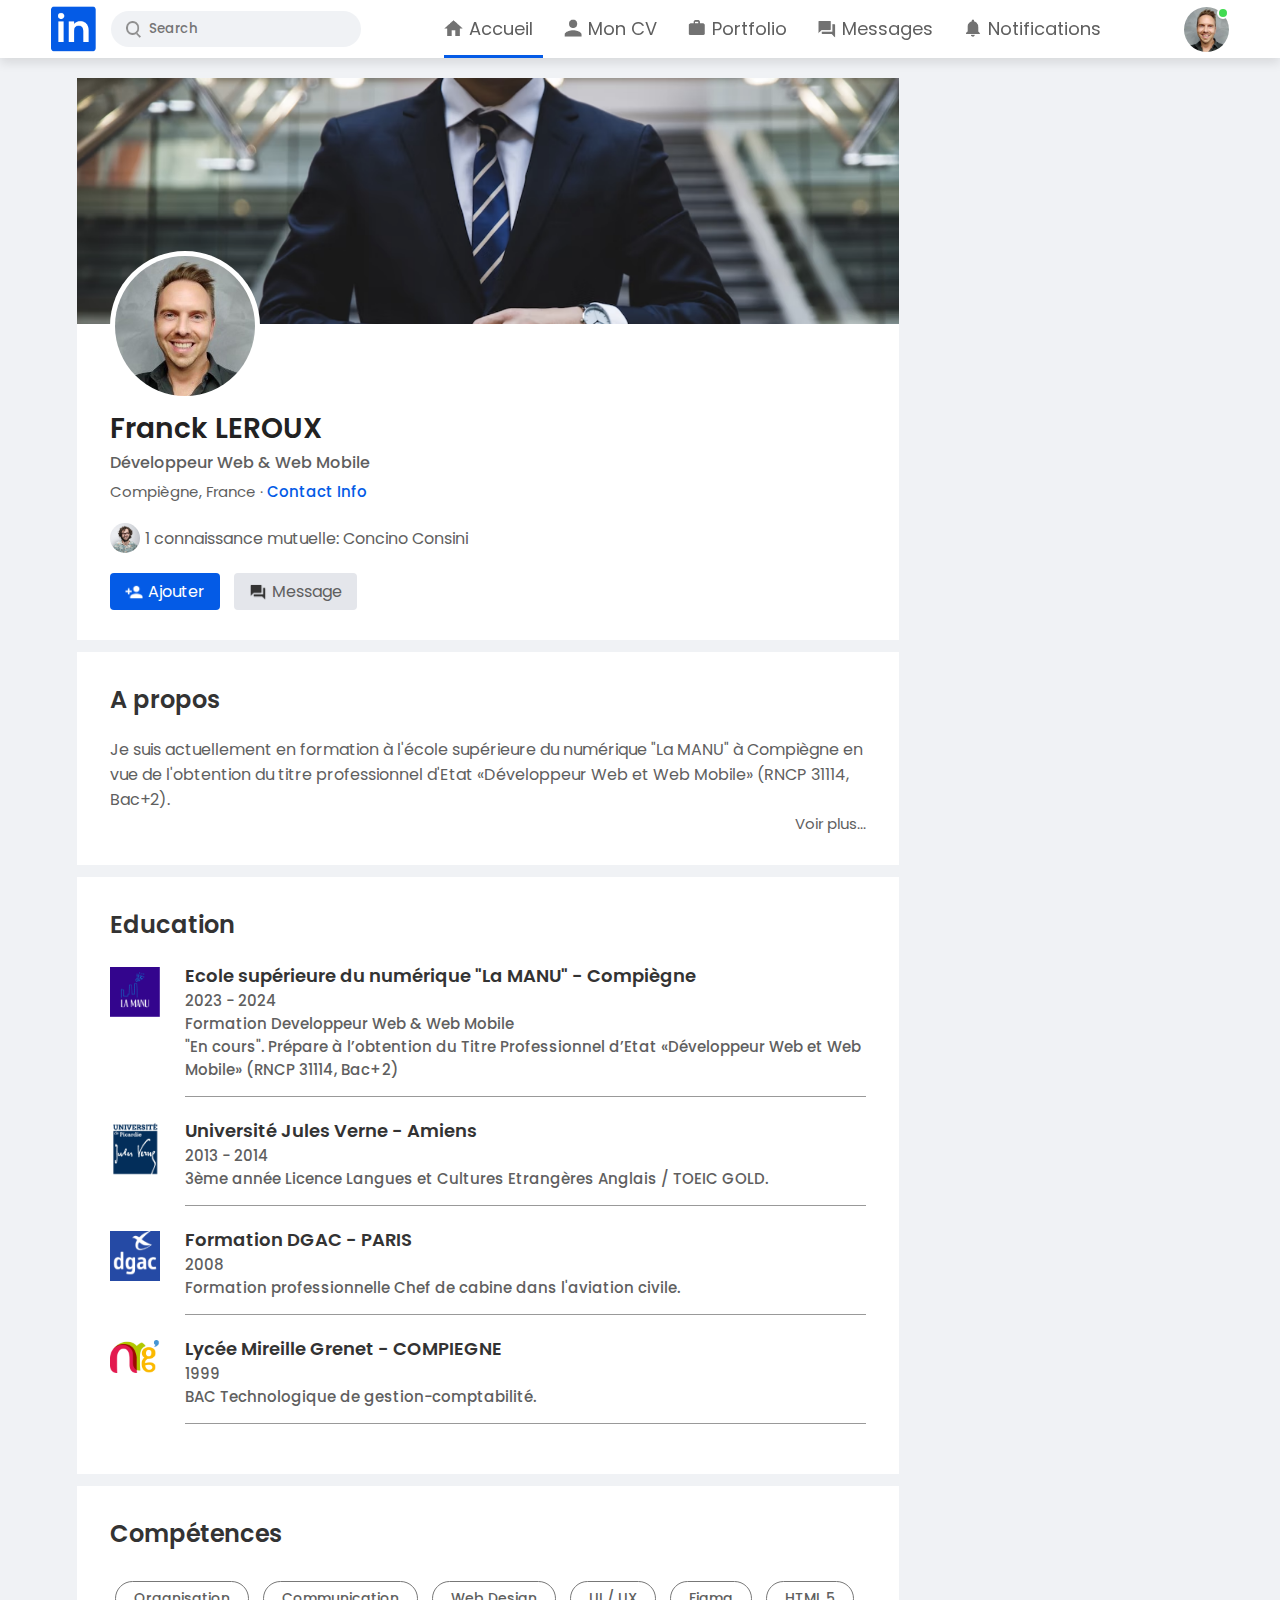
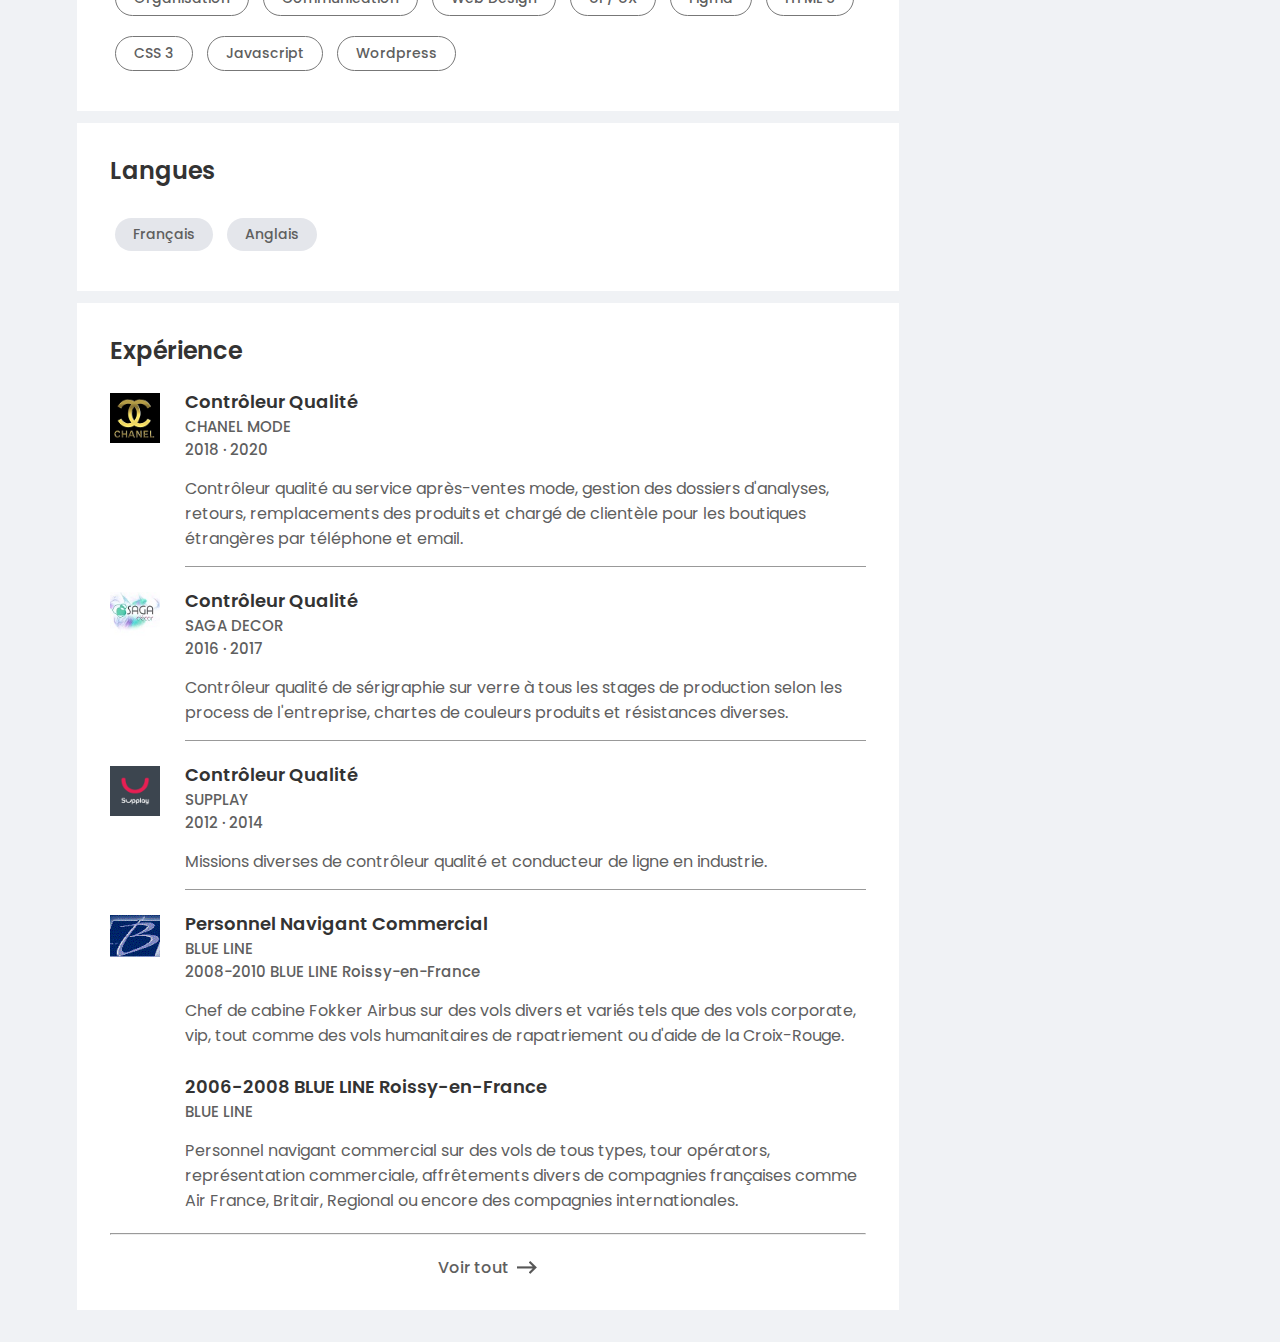
==== profile.html @ a4072cbd "new" ====
<!DOCTYPE html>
<html lang="fr">

<head>
    <meta charset="UTF-8">
    <meta name="viewport" content="width=device-width, initial-scale=1.0">
    <title>LinkedUp</title>
    <link rel="stylesheet" href="assets/css/style.css">
    <link rel="preconnect" href="https://fonts.googleapis.com">
    <link rel="preconnect" href="https://fonts.gstatic.com" crossorigin>
    <link href="https://fonts.googleapis.com/css2?family=Poppins:wght@100;200;300;400;500;600;700;800&display=swap"
        rel="stylesheet">
</head>

<body>
    <nav class="navbar">
        <div class="navbar-left">
            <a href="index.html"><img src="assets/images/logo.png" class="logo"></a>
            <div class="search-box">
                <img src="assets/images/search.png">
                <input type="text" placeholder="Search">
            </div>
        </div>

        <div class="navbar-center">
            <ul>
                <li><a href="#" class="active-link"><img src="assets/images/home.png"><span>Accueil</span></a></li>
                <li><a href="#"><img src="assets/images/network.png"><span>Mon CV</span></a></li>
                <li><a href="#"><img src="assets/images/jobs.png"><span>Portfolio</span></a></li>
                <li><a href="#"><img src="assets/images/message.png"><span>Messages</span></a></li>
                <li><a href="#"><img src="assets/images/notification.png"><span>Notifications</span></a></li>
            </ul>
        </div>
        <div class="navbar-right">
            <div class="online">
                <img src="assets/images/maphoto.jpg" class="nav-profile-img">
            </div>
        </div>

        <!---------- PROFILE_DROP_DOWN_MENU ---------->

        <div class="profile-menu-wrap" id="profileMenu">
            <div class="profile-menu">
                <div class="user-info">
                    <img src="assets/images/maphoto.jpg">
                    <div>
                        <h3>Franck LEROUX</h3>
                        <a href="#">Voir mon profil</a>
                    </div>
                    <div id="dark-btn"><span></span></div>
                </div>
                <hr>
                <a href="#" class="profile-menu-link">
                    <img src="assets/images/feedback.png">
                    <p>Give Feedback</p>
                    <span>></span>
                </a>
                <a href="#" class="profile-menu-link">
                    <img src="assets/images/setting.png">
                    <p>Réglages & Confidentialité</p>
                    <span>></span>
                </a>
                <a href="#" class="profile-menu-link">
                    <img src="assets/images/help.png">
                    <p>Aide & Support</p>
                    <span>></span>
                </a>
                <a href="#" class="profile-menu-link">
                    <img src="assets/images/display.png">
                    <p>Affichage & Accessibilité</p>
                    <span>></span>
                </a>
                <a href="#" class="profile-menu-link">
                    <img src="assets/images/logout.png">
                    <p>Déconnexion</p>
                    <span>></span>
                </a>
            </div>
        </div>
    </nav>

    <!---------- PROFILE_PAGE ---------->

    <div class="container">
        <!---------- PROFILE_MAIN ---------->
        <div class="profile-main">
            <div class="profile-container">
                <img src="assets/images/cover-pic.png" width="100%">
                <div class="profile-container-inner">
                    <img src="assets/images/maphoto.jpg" class="profile-pic">
                    <h1>Franck LEROUX</h1>
                    <b>Développeur Web & Web Mobile</b>
                    <p>Compiègne, France &middot; <a href="#">Contact Info</a></p>
                    <div class="mutual-connection">
                        <img src="assets/images/user-2.png">
                        <span>1 connaissance mutuelle: Concino Consini</span>
                    </div>
                    <div class="profile-btn">
                        <a href="#"><img src="assets/images/connect.png">Ajouter</a>
                        <a href="#"><img src="assets/images/chat.png">Message</a>
                    </div>
                </div>
            </div>
            <div class="profile-description">
                <h2>A propos</h2>
                <p>Je suis actuellement en formation à l'école supérieure du numérique "La MANU" à Compiègne en vue de
                    l'obtention du titre professionnel d'Etat «Développeur Web et Web Mobile» (RNCP 31114, Bac+2).</p>
                <a href="#" class="see-more-link">Voir plus...</a>
            </div>

            <!---------- EEDUCATION ---------->
            <div class="profile-description">
                <h2>Education</h2>
                <div class="profile-desc-row">
                    <img src="assets/images/lamanu.png">
                    <div>
                        <h3>Ecole supérieure du numérique "La MANU" - Compiègne</h3>
                        <b>2023 - 2024</b>
                        <b>Formation Developpeur Web & Web Mobile</b>
                        <b>"En cours". Prépare à l’obtention du Titre Professionnel d’Etat «Développeur Web et Web Mobile» (RNCP 31114, Bac+2)</b>
                        <hr>
                    </div>
                </div>
                <div class="profile-desc-row">
                    <img src="assets/images/julesverne.png">
                    <div>
                        <h3>Université Jules Verne - Amiens</h3>
                        <b>2013 - 2014</b>
                        <b>3ème année Licence Langues et Cultures Etrangères Anglais / TOEIC GOLD.</b>
                        <hr>
                    </div>
                </div>
                <div class="profile-desc-row">
                    <img src="assets/images/dgac.png">
                    <div>
                        <h3>Formation DGAC - PARIS</h3>
                        <b>2008</b>
                        <b>Formation professionnelle Chef de cabine dans l'aviation civile.</b>
                        <hr>
                    </div>
                </div>
                <div class="profile-desc-row">
                    <img src="assets/images/grenet.png">
                    <div>
                        <h3>Lycée Mireille Grenet - COMPIEGNE</h3>
                        <b>1999</b>
                        <b>BAC Technologique de gestion-comptabilité.</b>
                        <hr>
                    </div>
                </div>
            </div>
            <!---------- COMPETENCES ---------->
            <div class="profile-description">
                <h2>Compétences</h2>
                <a href="#" class="skills-btn">Organisation</a>
                <a href="#" class="skills-btn">Communication</a>
                <a href="#" class="skills-btn">Web Design</a> 
                <a href="#" class="skills-btn">UI / UX</a>              
                <a href="#" class="skills-btn">Figma</a>
                <a href="#" class="skills-btn">HTML 5</a>
                <a href="#" class="skills-btn">CSS 3</a>
                <a href="#" class="skills-btn">Javascript</a>             
                <a href="#" class="skills-btn">Wordpress</a>
            </div>
            <div class="profile-description">
                <h2>Langues</h2>
                <a href="#" class="language-btn">Français</a>
                <a href="#" class="language-btn">Anglais</a> 
            </div>

            <!---------- EXPERIENCE ---------->
            <div class="profile-description">
                <h2>Expérience</h2>
                <div class="profile-desc-row">
                    <img src="assets/images/chanel.png">
                    <div>
                        <h3>Contrôleur Qualité</h3>
                        <b>CHANEL MODE</b>
                        <b>2018 &middot; 2020</b>
                        <p>Contrôleur qualité au service après-ventes mode, gestion des dossiers
                            d'analyses, retours, remplacements des produits et chargé de clientèle pour les
                            boutiques étrangères par téléphone et email.</p>
                        <hr>
                    </div>
                </div>
                <div class="profile-desc-row">
                    <img src="assets/images/sagadecor.jpg">
                    <div>
                        <h3>Contrôleur Qualité</h3>
                        <b>SAGA DECOR</b>
                        <b>2016 &middot; 2017</b>
                        <p>Contrôleur qualité de sérigraphie sur verre à tous les stages de production
                            selon les process de l'entreprise, chartes de couleurs produits et résistances
                            diverses.</p>
                        <hr>
                    </div>
                </div>
                <div class="profile-desc-row">
                    <img src="assets/images/supplay.png">
                    <div>
                        <h3>Contrôleur Qualité</h3>
                        <b>SUPPLAY</b>
                        <b>2012 &middot; 2014</b>
                        <p>Missions diverses de contrôleur qualité et conducteur de ligne en industrie.</p>
                        <hr>
                    </div>
                </div>
                <div class="profile-desc-row">
                    <img src="assets/images/blueline.gif">
                    <div>
                        <h3>Personnel Navigant Commercial</h3>
                        <b>BLUE LINE</b>
                        <b>2008-2010 BLUE LINE Roissy-en-France </b>
                        <p>Chef de cabine Fokker Airbus sur des vols divers et variés tels que des vols corporate, vip,
                            tout comme des vols humanitaires de rapatriement ou d'aide de la Croix-Rouge.</p><br>
                        <h3>2006-2008 BLUE LINE Roissy-en-France</h3>
                        <b>BLUE LINE</b>
                        <p>Personnel navigant commercial sur des vols de tous types, tour opérators, représentation
                            commerciale,
                            affrêtements divers de compagnies françaises comme Air France, Britair, Regional ou encore
                            des compagnies internationales.</p>
                    </div>
                </div>
                <hr>
                <a href="javascript:void(0)" class="experience-link">Voir tout <img src="assets/images/right-arrow.png"></a>
            </div>
            



        </div>
        <!---------- PROFILE_SIDEBAR ---------->
        <div class="profile-sidebar">

        </div>

    </div>

    <script src="assets/js/script.js"></script>
</body>

</html>
---- assets/css/style.css ----
*{
    margin:0;
    padding:0;
    box-sizing:border-box;
    font-family: 'Poppins', sans-serif;
}
body{
    background-color: #f0f2f5;
    color:#5f5f5f;
}
a{
    text-decoration:none;
    color:#5f5f5f;
}
.navbar{
    display:flex;
    justify-content: space-between;
    align-items: center;
    background: #fff;
    padding:6px 4%;
    position:sticky;
    top:0;
    z-index:100;
    box-shadow:0 5px 10px rgba(0,0,0,0.1);
}
.logo{
    width:45px;
    margin-right:15px;
    display:block;
}
.navbar-center ul li{
    display:inline-block;
    list-style: none; 
}
.navbar-center ul li a{
    display: flex;
    align-items: center;
    text-decoration: none;
    font-size:18px;
    margin:5px 8px;
    padding-right:5px;
    position:relative;
}
.navbar-center ul li a img{
    width:30px;
}
.nav-profile-img{
    width:45px;
    border-radius:50%;
    display:block;
    cursor:pointer;
}
.online{
    position:relative;
}
.online::after{
    content:'';
    width:8px;
    height:8px;
    position:absolute;
    top:0;
    right:0;
    background-color: #41db51;
    border:2px solid #fff;
    border-radius:50%;
}
.navbar-center ul li a::after{
    content:'';
    width:0%;
    height:3px;
    background-color: #045be6;
    position:absolute;
    left:5px;
    bottom:-15px;
    transition: width 0.3s;
}
.navbar-center ul li a:hover::after,
.navbar-center ul li a.active-link::after{
    width:100%;
}
.search-box{
    background-color:#f0f2f5;
    width:250px;
    border-radius:20px;
    display:flex;
    align-items:center;
    padding:0 15px;   
}
.search-box img{
    width:15px;
}
.search-box input{
    width:100%;
    border:0;
    outline:none;
    padding:8px;
    background-color: transparent;
}

.navbar-left{
    display:flex;
    align-items: center;
}
.container{
    padding:20px 6%;
    display:flex;
    flex-wrap:wrap;
    justify-content: space-between;
}

/* ---------- left-sidebar ---------- */

.left-sidebar{ 
    position:sticky;
    top:78px;
    align-self: flex-start;
    flex-basis:25%;
}
.sidebar-profile-box{
    background: #fff;
}
.sidebar-profile-info{
    padding:0 25px;
}
.sidebar-profile-info img{
    background: #fff;
    padding:4px;
    width:90px;
    border-radius:50%;
    margin-top:-50px;
}
.sidebar-profile-info h1{
    font-size:20px;
    font-weight:600;
    color:#222;
}
.sidebar-profile-info h3{
    font-size:14px;
    font-weight:500;
    color:#777;
}
.sidebar-profile-info ul{
    list-style: none;
    margin:20px 0;
}
.sidebar-profile-info ul li{
    width: 100%;
    font-size: 13px;
    margin:5px 0;
}
.sidebar-profile-info ul li span{
    float:right;
    color:#045be6;
}
.sidebar-profile-link{
    display:flex;
    align-items: center;
    border-top:1px solid #ccc;
}
.sidebar-profile-link a{
    flex-basis: 50%;
    display:flex;
    align-items: center;
    justify-content:center;
    padding:15px 0;
    font-size:13px;
    border-left:1px solid #ccc;
}
.sidebar-profile-link a:first-child{
    border:0;
}
.sidebar-profile-link a img{
    width:30px;
    padding-right:10px;
}
.sidebar-activity{
    background: #fff;
    padding:5px 25px;
    margin:12px 0;
}
.sidebar-activity h3{
    color:#777;
    font-size:16px;
    font-weight:500;
    margin:20px 0 10px;
}
.sidebar-activity a{
    display:flex;
    align-items:center;
    font-size:14px;
    font-weight:500;
    color:#888;
    margin:10px 0;
}
.sidebar-activity a img{
    width:20px;
    margin-right:10px;
}
.discover-more-link{
    border-top:1px solid #ccc;
    text-align:center;
    margin-top:20px;
    margin-left:-25px;
    margin-right:-25px;
}
.discover-more-link a{
    color:#045be6;
    display:inline-block;
    margin:10px 0;
}

/* ---------- right-sidebar ---------- */

.right-sidebar{
    position:sticky;
    top:78px;
    align-self: flex-start;
    flex-basis:25%;
}
.sidebar-news{
    background: #fff;
    padding:10px 25px;
}
.info-icon{
    width: 20px;
    float:right;
    margin-top:12px;
}
.sidebar-news h3{
    font-size:18px;
    font-weight:600;
    color:#333;
    margin:10px 0 30px;
}
.sidebar-news a{
    display:block;
    font-size:14px;
    font-weight:600;
    margin-top:10px;
    margin-bottom:-5px;
}
.sidebar-news span{
    font-size:14px;
}
.sidebar-news .read-more-link{
    color:#045be6;
    font-weight:500;
    margin:20px 0 10px;
}
.sidebar-ad{
    background: #fff;
    padding:15px 25px;
    text-align: center;
    margin:12px 0;
    font-size:14px;
}
.sidebar-ad img{
    width:60px;
    border-radius:50%;
    margin:8px;
}
.sidebar-ad small{
    float:right;
    font-weight:500;
}
.sidebar-ad p{
    margin:30px 0 10px;
}
.sidebar-ad b{
    display:block;
    font-weight:500;
    margin-top:10px;
}
.ad-link{
    display:inline-block;
    border:1px solid #045be6;
    border-radius:30px;
    margin:20px auto 10px;
    padding:5px 15px;
    color:#045be6;
    font-weight: 500;
}
.sidebar-useful-links{
    padding:15px 25px;
    text-align: center;
}
.sidebar-useful-links a{
    display: inline-block;
    font-size:14px;
    margin:4px 12px;
}
.copyright-msg{
    display:flex;
    align-items:center;
    justify-content: center;
    font-size:12px;
    margin-top:10px;
    font-weight: 500;
}
.copyright-msg img{
    width:18px;
    margin-right:5px;
}

/* ---------- main-content ---------- */
.main-content{
    flex-basis:47%;
    align-self: flex-start;
}
.create-post{
    background: #fff;
}
.create-post-input{
    padding: 20px 25px 10px;
    display:flex;
    align-items: flex-start;
}
.create-post-input img{
    width:35px;
    border-radius:50%;
    margin-right:10px;
}
.create-post-input textarea{
    width:100%;
    border:0;
    outline:0;
    resize:none;
    background:transparent;
    margin-top:8px;
}
::placeholder{
    font-weight: 500;
}
.create-post-links{
    display: flex;
    align-items: flex-start;  
}
.create-post-links li{
    list-style: none;
    border-top:1px solid #ccc;
    border-right:1px solid #ccc;
    flex-basis:25%;
    height:40px;
    font-size:13px;
    display:flex;
    align-items:center;
    justify-content: center;
    cursor:pointer;
}
.create-post-links li:last-child{
    border-top:0;
    border-right:0;
    background: #045be6;
    color: #fff;

}
.create-post-links li img{
    width:20px;
    margin-right:5px;
}
.sort-by{
    display:flex;
    align-items: center;
    margin:10px 0;
}
.sort-by hr{
    flex:1;
    border:0;
    height:1px;
    background: #ccc;
}
.sort-by p{
    font-size:13px;
    padding-left:5px;
}
.sort-by p span{
    font-weight:600;
    cursor:pointer;
}
.sort-by p span img{
    width:12px;
    margin-left:3px;
}
.post{
    background: #fff;
    padding:20px 25px 5px;
    margin: 5px 0 15px;
}
.post-author{
    display:flex;
    justify-content: flex-start;
    margin-bottom:20px;
}
.post-author img{
    width:35px;
    height:35px;
    border-radius:50%;
    margin-right:10px;
    margin-top:5px;
}
.post-author h1{
    font-size:18px;
    font-weight:600;
    color: #333;
}
.post-author small{
    display:block;
    margin-bottom:-2px;
}
.post p{
    font-size:14px;
    margin-bottom:15px;
}
.post-stats{
    display:flex;
    flex-wrap: wrap;
    align-items: center;
    justify-content: space-between;
    font-size:12px;
    border-bottom:1px solid #ccc;
    padding-bottom:6px;
    cursor:pointer;
}
.post-stats div{
    display:flex;
    align-items:center;
}
.post-stats img{
    width:15px;
    margin-right:-5px;
}
.liked-users{
    margin-left:10px;
}
.post-activity{
    display:flex;
    align-items: center;
    justify-content: space-between;
    padding:10px 0;
    font-size:14px;
    font-weight:500;
}
.post-activity div{
    display: flex;
    align-items: center;  
}
.post-activity-user-icon{
    width:22px;
    border-radius:50%;
}
.post-activity-arrow-icon{
    width:12px;
    margin-left:5px;
}
.post-activity-link img{
    width:20px;
    margin-right:8px;
}

/* ---------- PROFILE_DROP_DOWN_MENU ---------- */

.profile-menu-wrap{
    position:absolute;
    top:100%;
    right:5%;
    width:90%;
    max-width:380px;
    max-height:0;
    overflow: hidden;
    transition: max-height 0.5s;
}
.profile-menu-wrap.open-menu{
    max-height:450px;
}
.profile-menu{
    background: #222;
    color:#fff;
    padding: 20px;
    margin:10px;
}
.user-info{
    display:flex;
    align-items:center;

}
.user-info img{
    width:50px;
    border-radius:50%;
    margin-right:15px;
}
.user-info h3{
    font-weight:500;
    margin-bottom:-7px;
}
.user-info a{
    color:#c9dbf8;
    font-size:13px;
}
#dark-btn{
    display:flex;
    position:relative;
    margin-left:72px;
  /*  top:45px;
    right:30px; */
    background-color: #666;
    width:44px;
    border-radius: 15px;
    padding: 2px 3px;
    cursor:pointer;
    transition:0.3s;
}
#dark-btn span{
    width:18px;
    height:18px;
    background-color: #f0f2f5;
    border-radius: 50%;
    display:inline-block;
}
#dark-btn.dark-btn-on{
    padding-left:23px;
    background-color: #666;
}

.profile-menu hr{
    border:0;
    height:1px;
    width:100%;
    background: #fff;
    margin:15px 0 10px;
}
.profile-menu-link{
    display:flex;
    align-items:center;
    color: #fff;
    margin:20px 0;
    font-size: 14px;
}
.profile-menu-link img{
    width:40px;
    border-radius:50%;
    margin-right:15px;
}
.profile-menu-link p{
    width:100%;
}
.profile-menu-link span{
    font-size: 18px;
    font-weight: 500;
}

/* ---------- PROFILE_PAGE ---------- */

.profile-main{
    flex-basis: 73%;
}
.profile-sidebar{
    flex-basis: 25%;
    align-self: flex-start;
    position:sticky;
    top: 78px;
}
.profile-container{
    background: #fff;  
}
.profile-container-inner{
    padding:0 4% 10px;
}
.profile-pic{
    width:150px;
    border-radius:50%;
    padding:5px;
    margin-top:-80px;
    background: #fff;
}
.profile-container h1{
    font-size:28px;
    font-weight: 600;
    color:#222;
}
.profile-container b{
    font-weight: 500;
}
.profile-container p{
    margin-top: 5px;
    font-size: 15px;
}
.profile-container p a{
    color:#045be6;
    font-weight: 500;
}
.mutual-connection{
    display:flex;
    align-items :center;
    margin:20px 0;
}
.mutual-connection img{
    width:30px;
    border-radius:50%;
    margin-right:5px;
}
.profile-btn{
    margin:20px 0;
}
.profile-btn a{
    display:inline-flex;
    align-items:center;
    background: #e4e6eb;
    padding:6px 15px;
    border-radius:4px;
    margin-right:10px;
}
.profile-btn a img{
    width:18px;
    margin-right:5px;
}
.profile-btn a:first-child{
    background: #045be6;
    color:#fff;
}
.profile-description{
    background: #fff;
    padding:20px 4% 30px;
    margin:12px 0;
}
.profile-description h2{
    color:#333;
    margin:10px 0 20px;
    font-weight: 600;
}
.see-more-link{
    display:block;
    text-align:right;
    font-size: 15px;
}
.profile-desc-row{
    display:flex;
    align-items: flex-start;
    margin:20px 0;
}
.profile-desc-row img{
    width:50px;
    margin-right:25px;
    margin-top:5px;
}
.profile-desc-row div{
    width:100%;
}
.profile-desc-row h3{
    font-size: 18px;
    font-weight: 600;
    color:#333;
}
.profile-desc-row b{
    display:block;
    font-weight: 500;
    font-size: 15px;
}
.profile-desc-row p{
    margin-top:15px;
}
.profile-desc-row hr{
    border:0;
    border-bottom:1px solid #999;
    margin-top:15px;
}
.experience-link{
    display:flex;
    align-items:center;
    justify-content: center;
    padding-top:20px;
    font-weight: 500;
}
.experience-link img{
    width:20px;
    margin-left:8px;
}
.skills-btn{
    display:inline-block;
    margin:10px 5px;
    padding:6px 18px;
    border:1px solid #777;
    border-radius:30px;
    font-size: 14px;
    font-weight: 500;
}
.language-btn{
    display:inline-block;
    background: #e4e6eb;
    margin:10px 5px;
    padding:6px 18px;
    border-radius:30px;
    font-size: 14px;
    font-weight: 500;
}
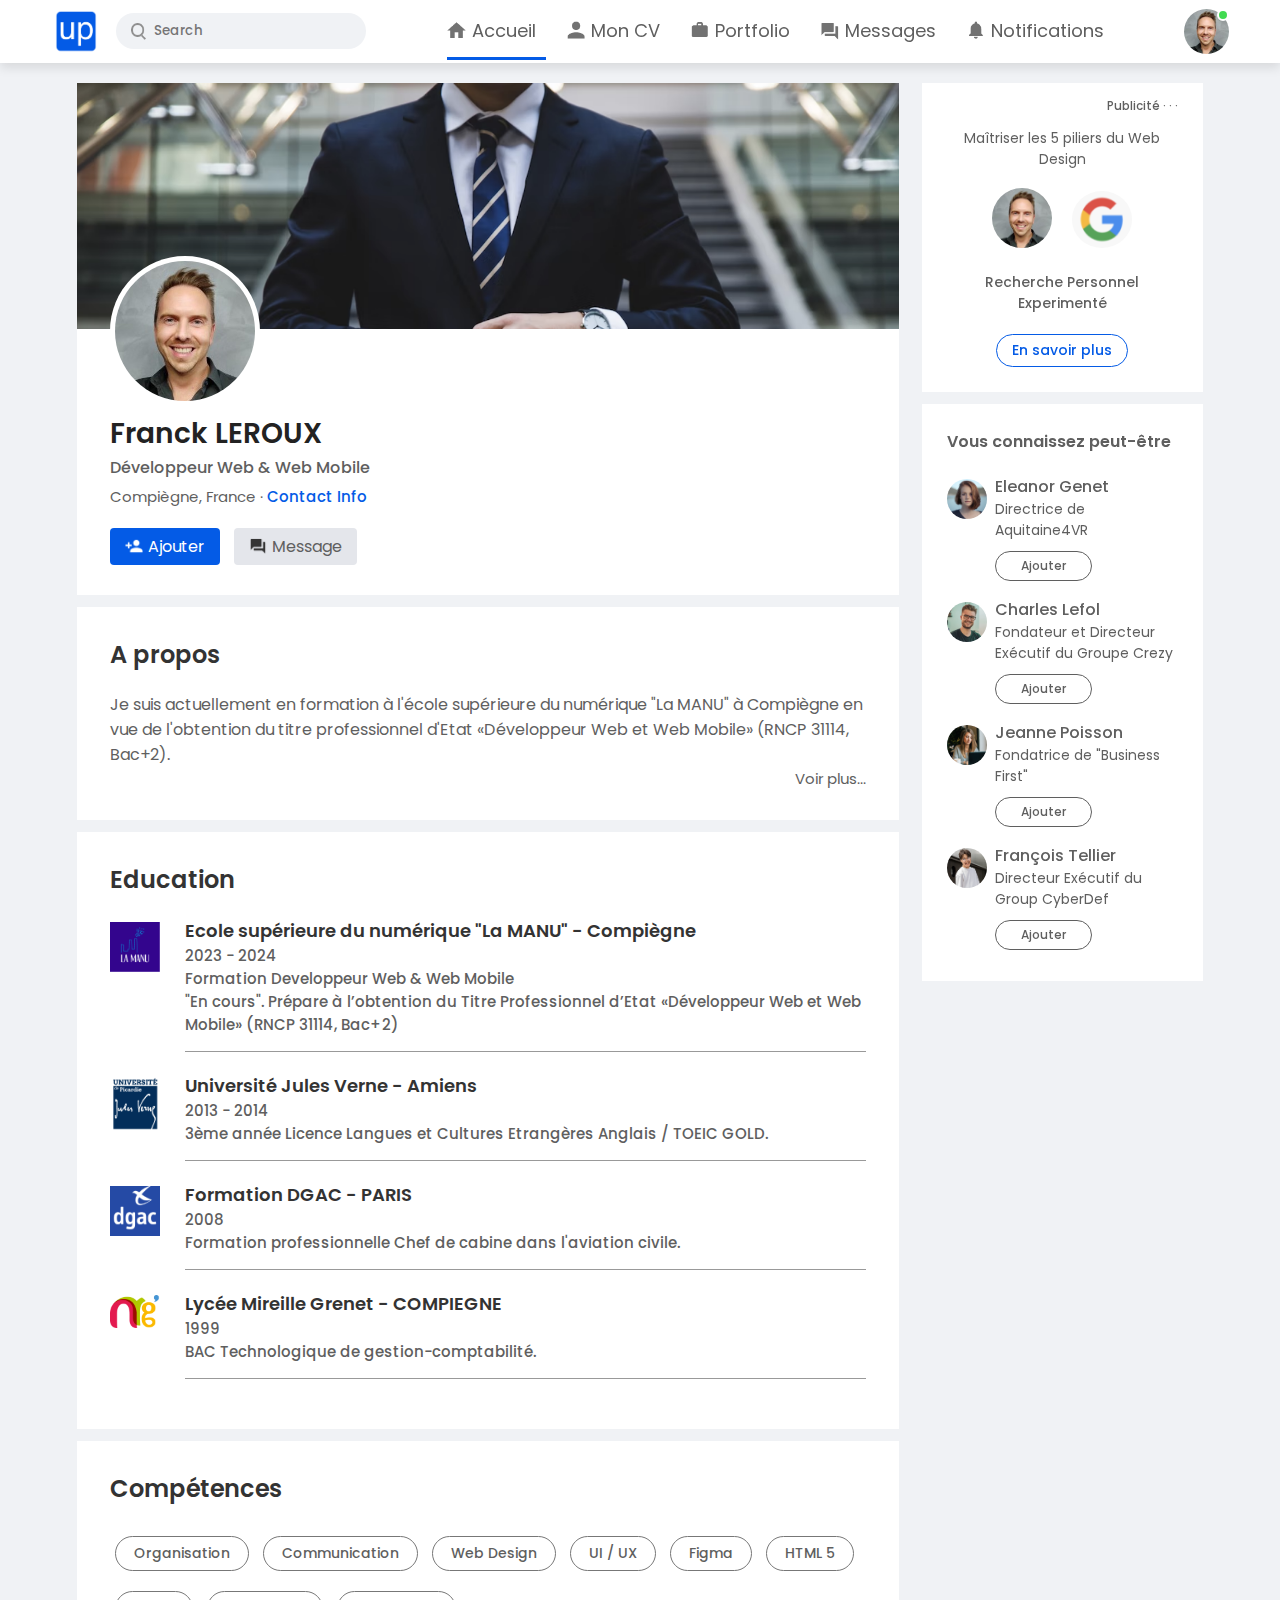
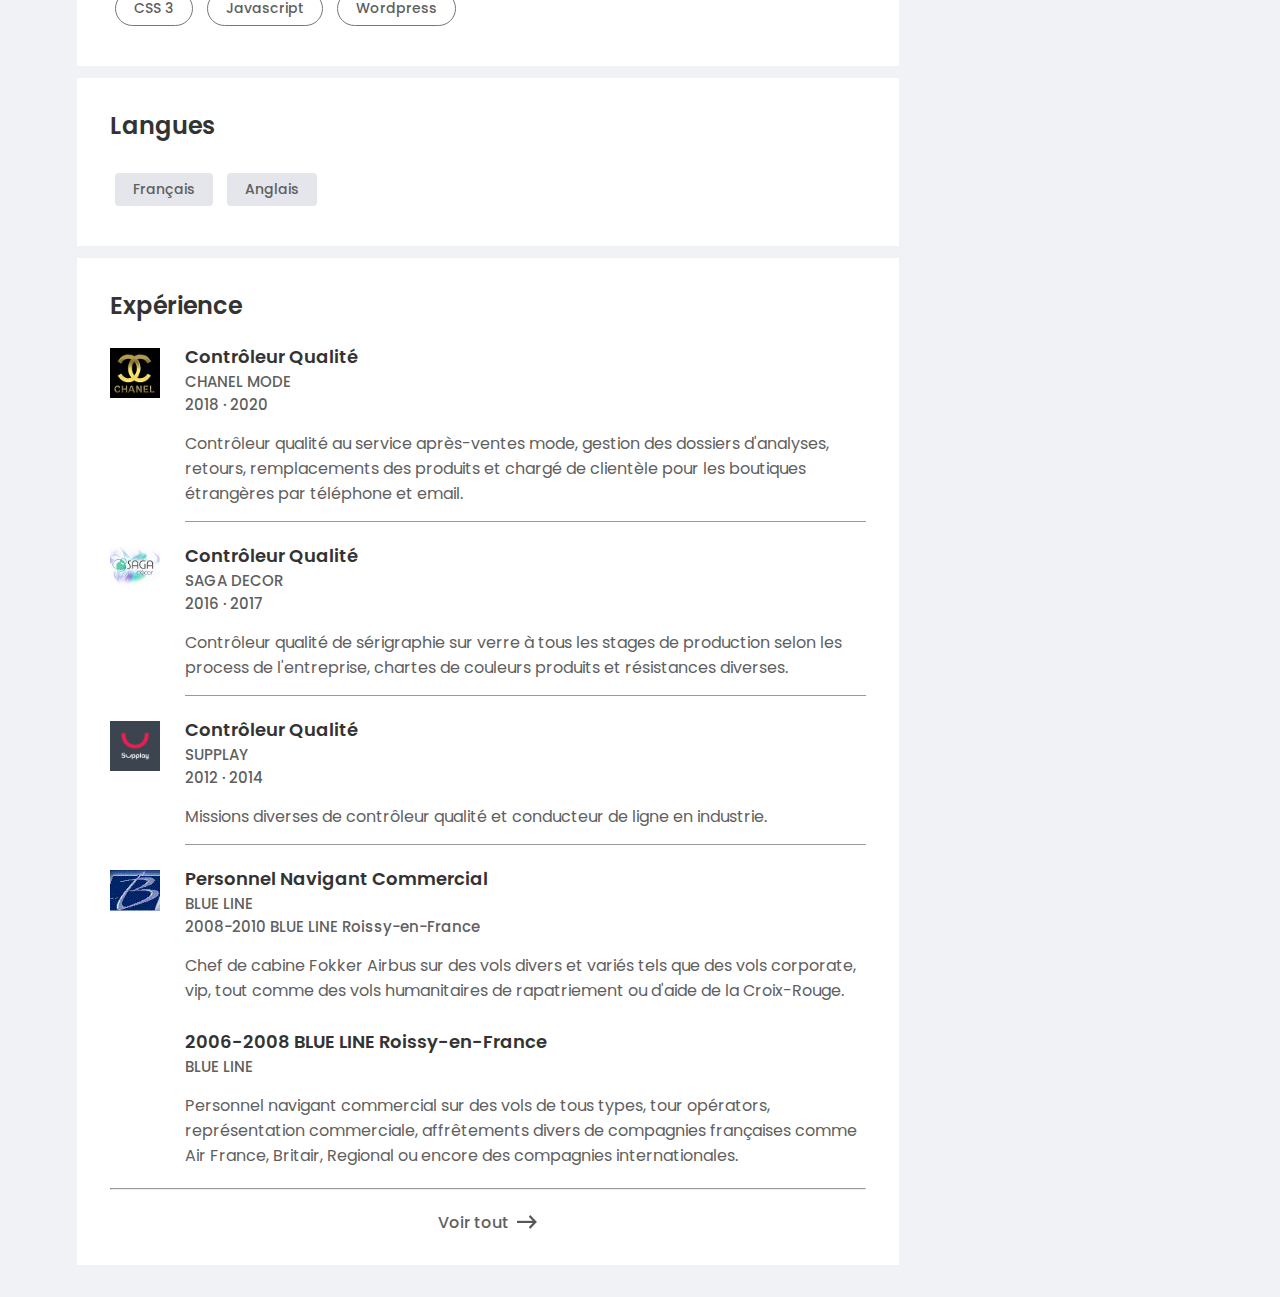
==== commit 66993bbe: "new" ====
--- a/profile.html
+++ b/profile.html
@@ -15,7 +15,7 @@
 <body>
     <nav class="navbar">
         <div class="navbar-left">
-            <a href="index.html"><img src="assets/images/logo.png" class="logo"></a>
+            <a href="index.html"><img src="assets/images/linkedup.png" class="logo"></a>
             <div class="search-box">
                 <img src="assets/images/search.png">
                 <input type="text" placeholder="Search">
@@ -91,10 +91,10 @@
                     <h1>Franck LEROUX</h1>
                     <b>Développeur Web & Web Mobile</b>
                     <p>Compiègne, France &middot; <a href="#">Contact Info</a></p>
-                    <div class="mutual-connection">
+                 <!--   <div class="mutual-connection">
                         <img src="assets/images/user-2.png">
                         <span>1 connaissance mutuelle: Concino Consini</span>
-                    </div>
+                    </div> -->
                     <div class="profile-btn">
                         <a href="#"><img src="assets/images/connect.png">Ajouter</a>
                         <a href="#"><img src="assets/images/chat.png">Message</a>
@@ -105,7 +105,7 @@
                 <h2>A propos</h2>
                 <p>Je suis actuellement en formation à l'école supérieure du numérique "La MANU" à Compiègne en vue de
                     l'obtention du titre professionnel d'Etat «Développeur Web et Web Mobile» (RNCP 31114, Bac+2).</p>
-                <a href="#" class="see-more-link">Voir plus...</a>
+                <a href="javascript:void(0)" class="see-more-link">Voir plus...</a>
             </div>
 
             <!---------- EEDUCATION ---------->
@@ -117,7 +117,8 @@
                         <h3>Ecole supérieure du numérique "La MANU" - Compiègne</h3>
                         <b>2023 - 2024</b>
                         <b>Formation Developpeur Web & Web Mobile</b>
-                        <b>"En cours". Prépare à l’obtention du Titre Professionnel d’Etat «Développeur Web et Web Mobile» (RNCP 31114, Bac+2)</b>
+                        <b>"En cours". Prépare à l’obtention du Titre Professionnel d’Etat «Développeur Web et Web
+                            Mobile» (RNCP 31114, Bac+2)</b>
                         <hr>
                     </div>
                 </div>
@@ -154,18 +155,18 @@
                 <h2>Compétences</h2>
                 <a href="#" class="skills-btn">Organisation</a>
                 <a href="#" class="skills-btn">Communication</a>
-                <a href="#" class="skills-btn">Web Design</a> 
-                <a href="#" class="skills-btn">UI / UX</a>              
+                <a href="#" class="skills-btn">Web Design</a>
+                <a href="#" class="skills-btn">UI / UX</a>
                 <a href="#" class="skills-btn">Figma</a>
                 <a href="#" class="skills-btn">HTML 5</a>
                 <a href="#" class="skills-btn">CSS 3</a>
-                <a href="#" class="skills-btn">Javascript</a>             
+                <a href="#" class="skills-btn">Javascript</a>
                 <a href="#" class="skills-btn">Wordpress</a>
             </div>
             <div class="profile-description">
                 <h2>Langues</h2>
                 <a href="#" class="language-btn">Français</a>
-                <a href="#" class="language-btn">Anglais</a> 
+                <a href="#" class="language-btn">Anglais</a>
             </div>
 
             <!---------- EXPERIENCE ---------->
@@ -222,16 +223,57 @@
                     </div>
                 </div>
                 <hr>
-                <a href="javascript:void(0)" class="experience-link">Voir tout <img src="assets/images/right-arrow.png"></a>
-            </div>
-            
-
-
-
+                <a href="javascript:void(0)" class="experience-link">Voir tout <img
+                        src="assets/images/right-arrow.png"></a>
+            </div>
         </div>
         <!---------- PROFILE_SIDEBAR ---------->
         <div class="profile-sidebar">
-
+            <div class="sidebar-ad">
+                <small>Publicité &middot; &middot; &middot;</small>
+                <p>Maîtriser les 5 piliers du Web Design</p>
+                <div>
+                    <img src="assets/images/maphoto.jpg">
+                    <img src="assets/images/google.png">
+                </div>
+                <b>Recherche Personnel Experimenté</b>
+                <a href="#" class="ad-link">En savoir plus</a>
+            </div>
+            <div class="sidebar-people">
+                <h3>Vous connaissez peut-être</h3>
+                <div class="sidebar-people-row">
+                    <img src="assets/images/user-3.png">
+                    <div>
+                        <h2>Eleanor Genet</h2>
+                        <p>Directrice de Aquitaine4VR</p>
+                        <a href="javascript:void(0)">Ajouter</a>
+                    </div>
+                </div>
+                <div class="sidebar-people-row">
+                    <img src="assets/images/user-1.png">
+                    <div>
+                        <h2>Charles Lefol</h2>
+                        <p>Fondateur et Directeur Exécutif du Groupe Crezy</p>
+                        <a href="javascript:void(0)">Ajouter</a>
+                    </div>
+                </div>
+                <div class="sidebar-people-row">
+                    <img src="assets/images/user-4.png">
+                    <div>
+                        <h2>Jeanne Poisson</h2>
+                        <p>Fondatrice de "Business First"</p>
+                        <a href="javascript:void(0)">Ajouter</a>
+                    </div>
+                </div>
+                <div class="sidebar-people-row">
+                    <img src="assets/images/user-5.png">
+                    <div>
+                        <h2>François Tellier</h2>
+                        <p>Directeur Exécutif du Group CyberDef</p>
+                        <a href="javascript:void(0)">Ajouter</a>
+                    </div>
+                </div>
+            </div>
         </div>
 
     </div>
--- a/assets/css/style.css
+++ b/assets/css/style.css
@@ -24,7 +24,7 @@
     box-shadow:0 5px 10px rgba(0,0,0,0.1);
 }
 .logo{
-    width:45px;
+    width:50px;
     margin-right:15px;
     display:block;
 }
@@ -72,7 +72,7 @@
     position:absolute;
     left:5px;
     bottom:-15px;
-    transition: width 0.3s;
+    transition: width 0.4s;
 }
 .navbar-center ul li a:hover::after,
 .navbar-center ul li a.active-link::after{
@@ -688,7 +688,50 @@
     background: #e4e6eb;
     margin:10px 5px;
     padding:6px 18px;
+    border-radius:4px;
+    font-size: 14px;
+    font-weight: 500;
+}
+
+/* ---------- PROFILE_RIGHT_SIDEBAR ---------- */
+
+.profile-sidebar, .sidebar-ad{
+    margin:0;
+}
+.sidebar-people{
+    background: #fff;
+    padding:15px 25px;
+    margin:12px 0;
+    font-size:12px;
+}
+.sidebar-people h3{
+    font-size: 16px;
+    font-weight: 600;
+    margin:10px 0 20px;
+}
+.sidebar-people-row{
+    display:flex;
+    align-items: flex-start;
+    margin:6px 0;
+}
+.sidebar-people-row img{
+    width:40px;
+    border-radius:50%;
+    margin-right:8px;
+    margin-top:5px;
+}
+.sidebar-people-row h2{
+    font-size: 16px;
+    font-weight: 500;
+}
+.sidebar-people-row p{
+    font-size: 14px;
+}
+.sidebar-people-row a{
+    display: inline-block;
+    margin:10px 0;
+    padding: 5px 25px;
+    border:1px solid #5f5f5f;
     border-radius:30px;
-    font-size: 14px;
     font-weight: 500;
 }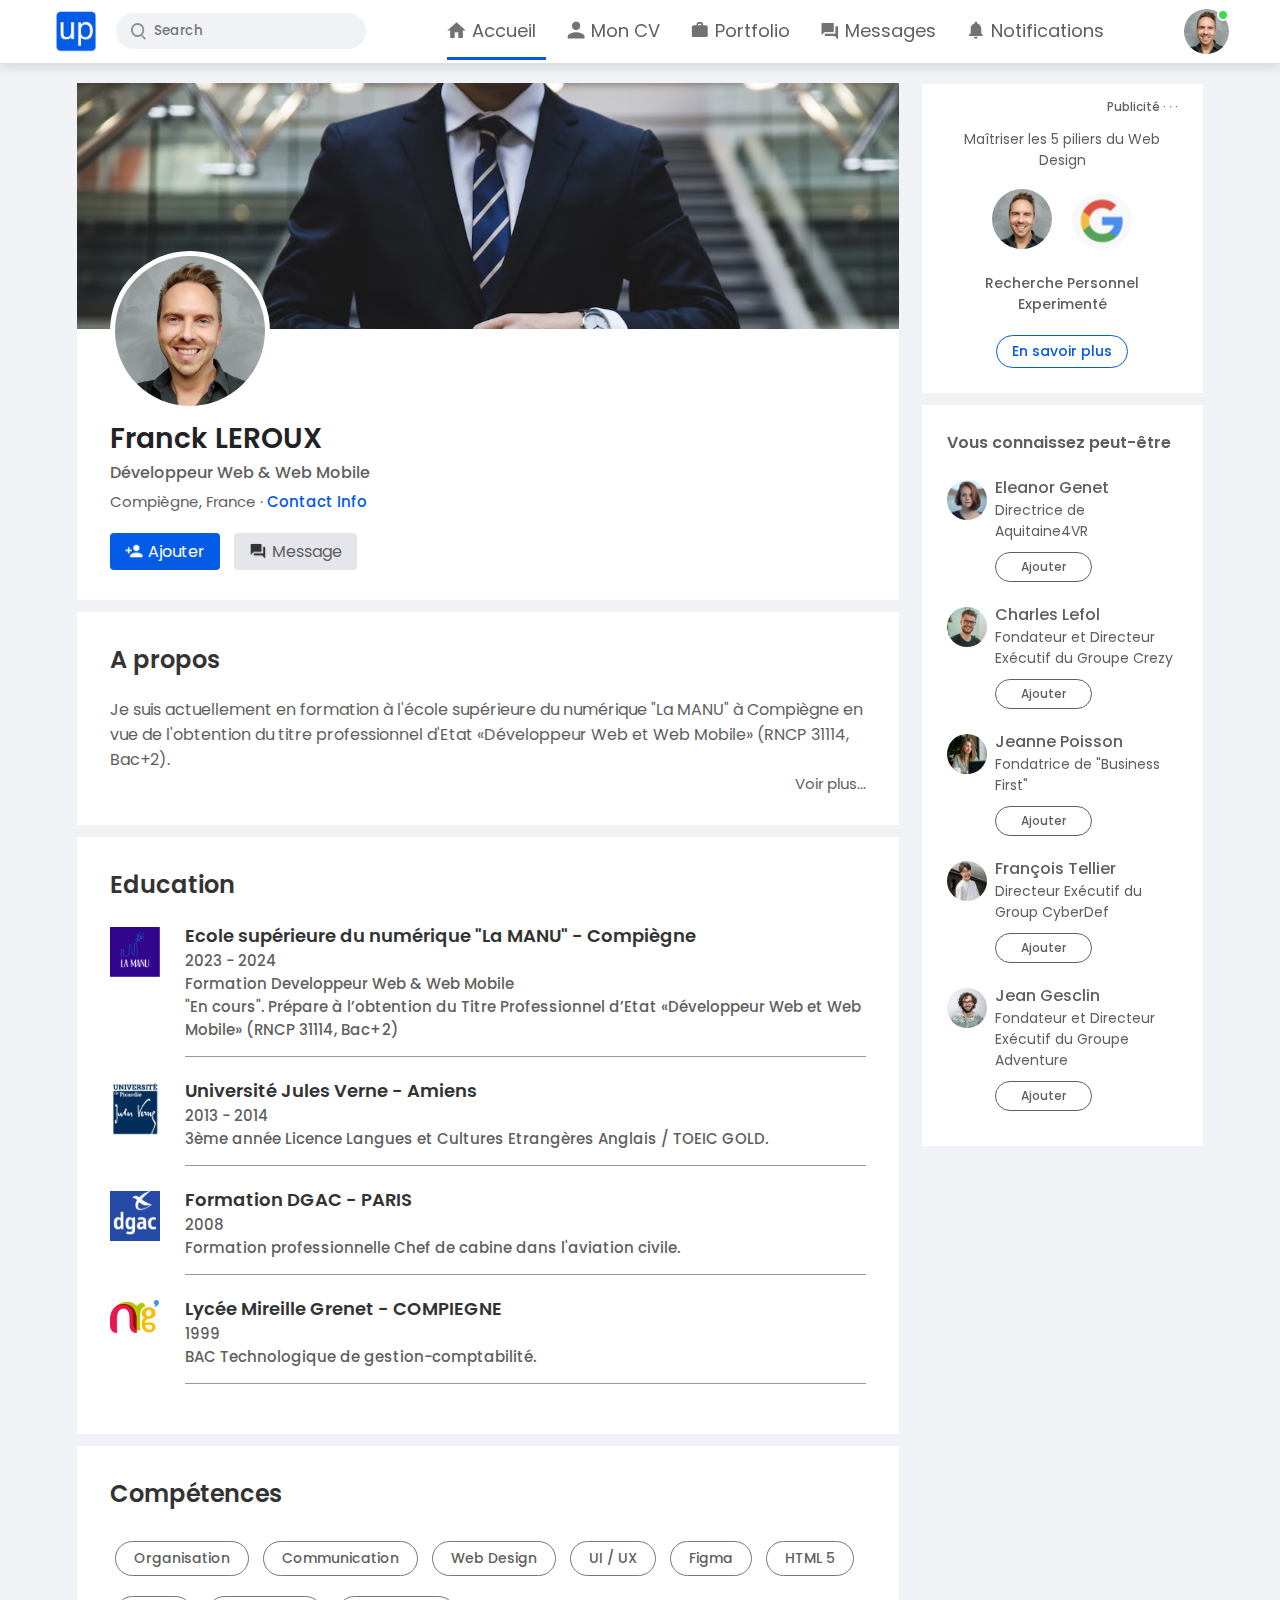
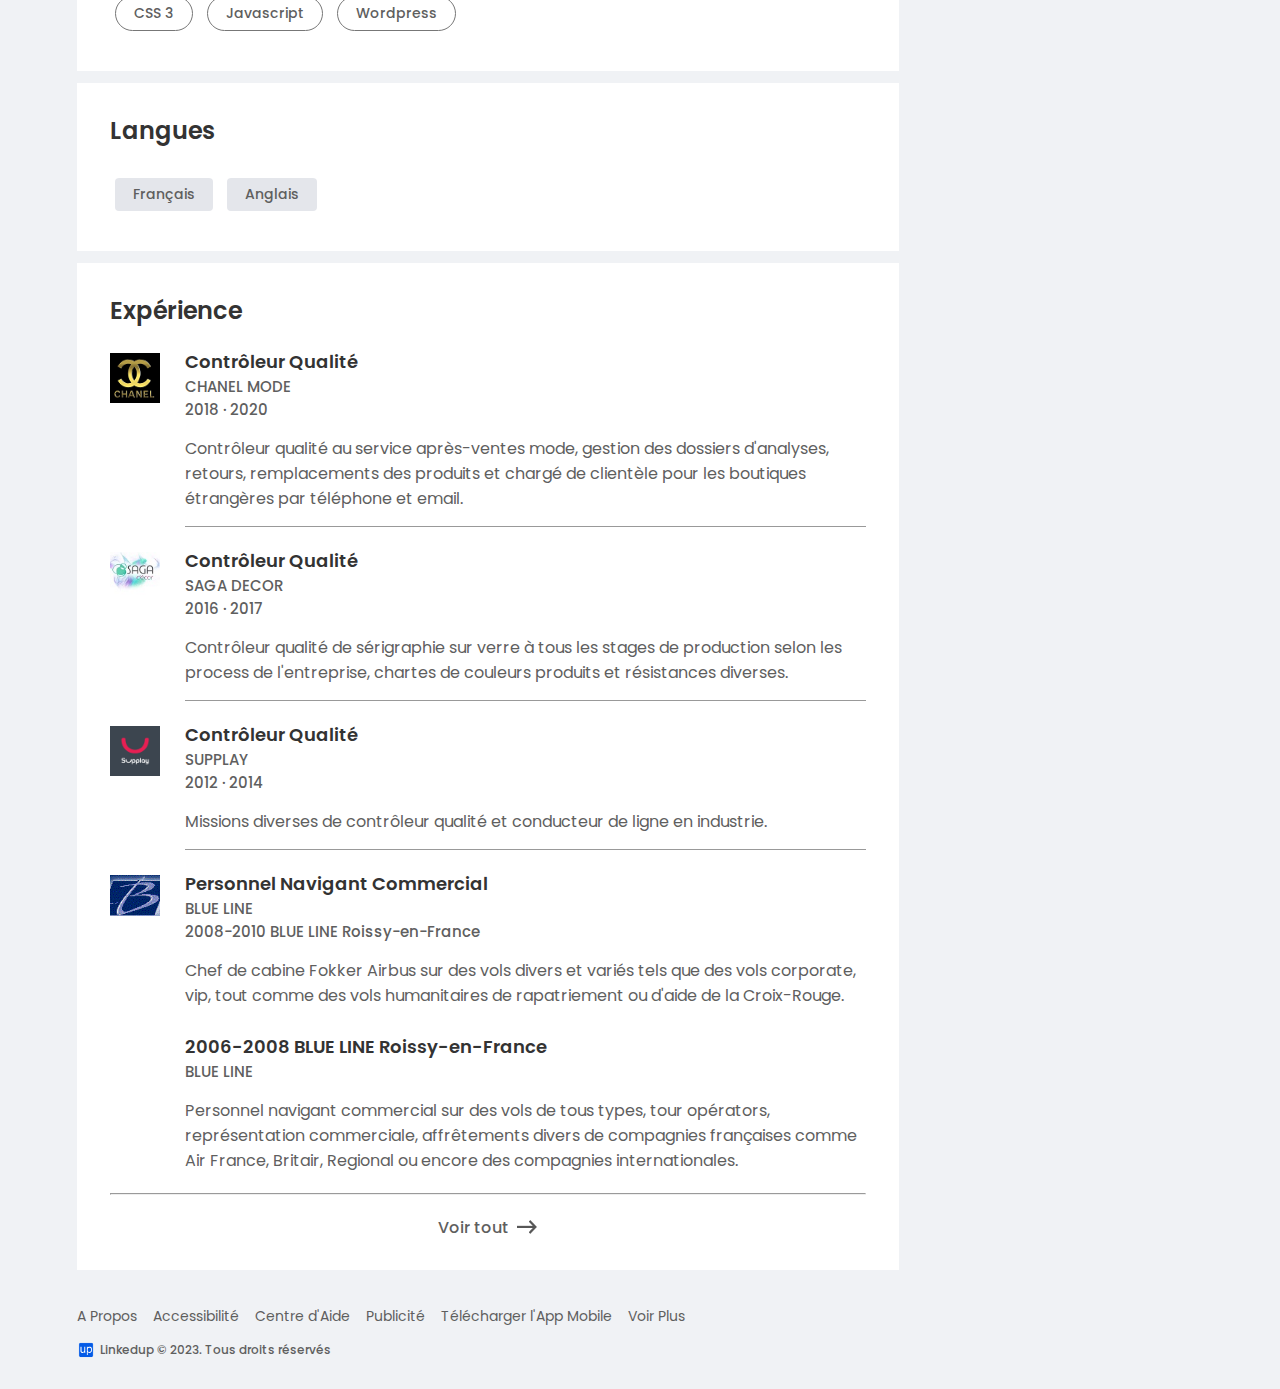
==== commit d36f0f60: "new" ====
--- a/profile.html
+++ b/profile.html
@@ -24,8 +24,8 @@
 
         <div class="navbar-center">
             <ul>
-                <li><a href="#" class="active-link"><img src="assets/images/home.png"><span>Accueil</span></a></li>
-                <li><a href="#"><img src="assets/images/network.png"><span>Mon CV</span></a></li>
+                <li><a href="index.html" class="active-link"><img src="assets/images/home.png"><span>Accueil</span></a></li>
+                <li><a href="profile.html"><img src="assets/images/network.png"><span>Mon CV</span></a></li>
                 <li><a href="#"><img src="assets/images/jobs.png"><span>Portfolio</span></a></li>
                 <li><a href="#"><img src="assets/images/message.png"><span>Messages</span></a></li>
                 <li><a href="#"><img src="assets/images/notification.png"><span>Notifications</span></a></li>
@@ -45,7 +45,7 @@
                     <img src="assets/images/maphoto.jpg">
                     <div>
                         <h3>Franck LEROUX</h3>
-                        <a href="#">Voir mon profil</a>
+                        <a href="profile.html">Voir mon profil</a>
                     </div>
                     <div id="dark-btn"><span></span></div>
                 </div>
@@ -273,9 +273,32 @@
                         <a href="javascript:void(0)">Ajouter</a>
                     </div>
                 </div>
-            </div>
-        </div>
-
+                <div class="sidebar-people-row">
+                    <img src="assets/images/user-2.png">
+                    <div>
+                        <h2>Jean Gesclin</h2>
+                        <p>Fondateur et Directeur Exécutif du Groupe Adventure</p>
+                        <a href="javascript:void(0)">Ajouter</a>
+                    </div>
+                </div>
+            </div>
+        </div>       
+    </div>
+
+    <div class="profile-footer">
+        <div class="sidebar-useful-links">
+            <a href="#">A Propos</a>
+            <a href="#">Accessibilité</a>
+            <a href="#">Centre d'Aide</a>
+            <a href="#">Publicité</a>
+            <a href="#">Télécharger l'App Mobile</a>
+            <a href="#">Voir Plus</a>
+
+            <div class="copyright-msg">
+                <img src="assets/images/linkedup.png">
+                <p>Linkedup &copy; 2023. Tous droits réservés</p>
+            </div>
+        </div>
     </div>
 
     <script src="assets/js/script.js"></script>
--- a/assets/css/style.css
+++ b/assets/css/style.css
@@ -112,7 +112,7 @@
 
 .left-sidebar{ 
     position:sticky;
-    top:78px;
+    top:84px;
     align-self: flex-start;
     flex-basis:25%;
 }
@@ -213,7 +213,7 @@
 
 .right-sidebar{
     position:sticky;
-    top:78px;
+    top:84px;
     align-self: flex-start;
     flex-basis:25%;
 }
@@ -557,7 +557,7 @@
     flex-basis: 25%;
     align-self: flex-start;
     position:sticky;
-    top: 78px;
+    top: 84px;
 }
 .profile-container{
     background: #fff;  
@@ -566,10 +566,10 @@
     padding:0 4% 10px;
 }
 .profile-pic{
-    width:150px;
+    width:160px;
     border-radius:50%;
     padding:5px;
-    margin-top:-80px;
+    margin-top:-85px;
     background: #fff;
 }
 .profile-container h1{
@@ -712,7 +712,7 @@
 .sidebar-people-row{
     display:flex;
     align-items: flex-start;
-    margin:6px 0;
+    margin:10px 0;
 }
 .sidebar-people-row img{
     width:40px;
@@ -734,4 +734,32 @@
     border:1px solid #5f5f5f;
     border-radius:30px;
     font-weight: 500;
+}
+
+/* ---------- PROFILE_FOOTER ---------- */
+
+.profile-footer{
+    padding:0 6% 30px;
+}
+.profile-footer .sidebar-useful-links{
+    text-align:left;
+    padding:0;
+}
+.profile-footer .sidebar-useful-links a{
+    margin-left:0;
+}
+.profile-footer .copyright-msg{
+    justify-content: flex-start;
+}
+
+/* ---------- MEDIA_QUERY ---------- */
+
+@media only screen and (max-width:768px){
+
+    .search-box{
+        width:0;
+    }
+    .navbar-center ul li a span{
+        display:none;
+    }
 }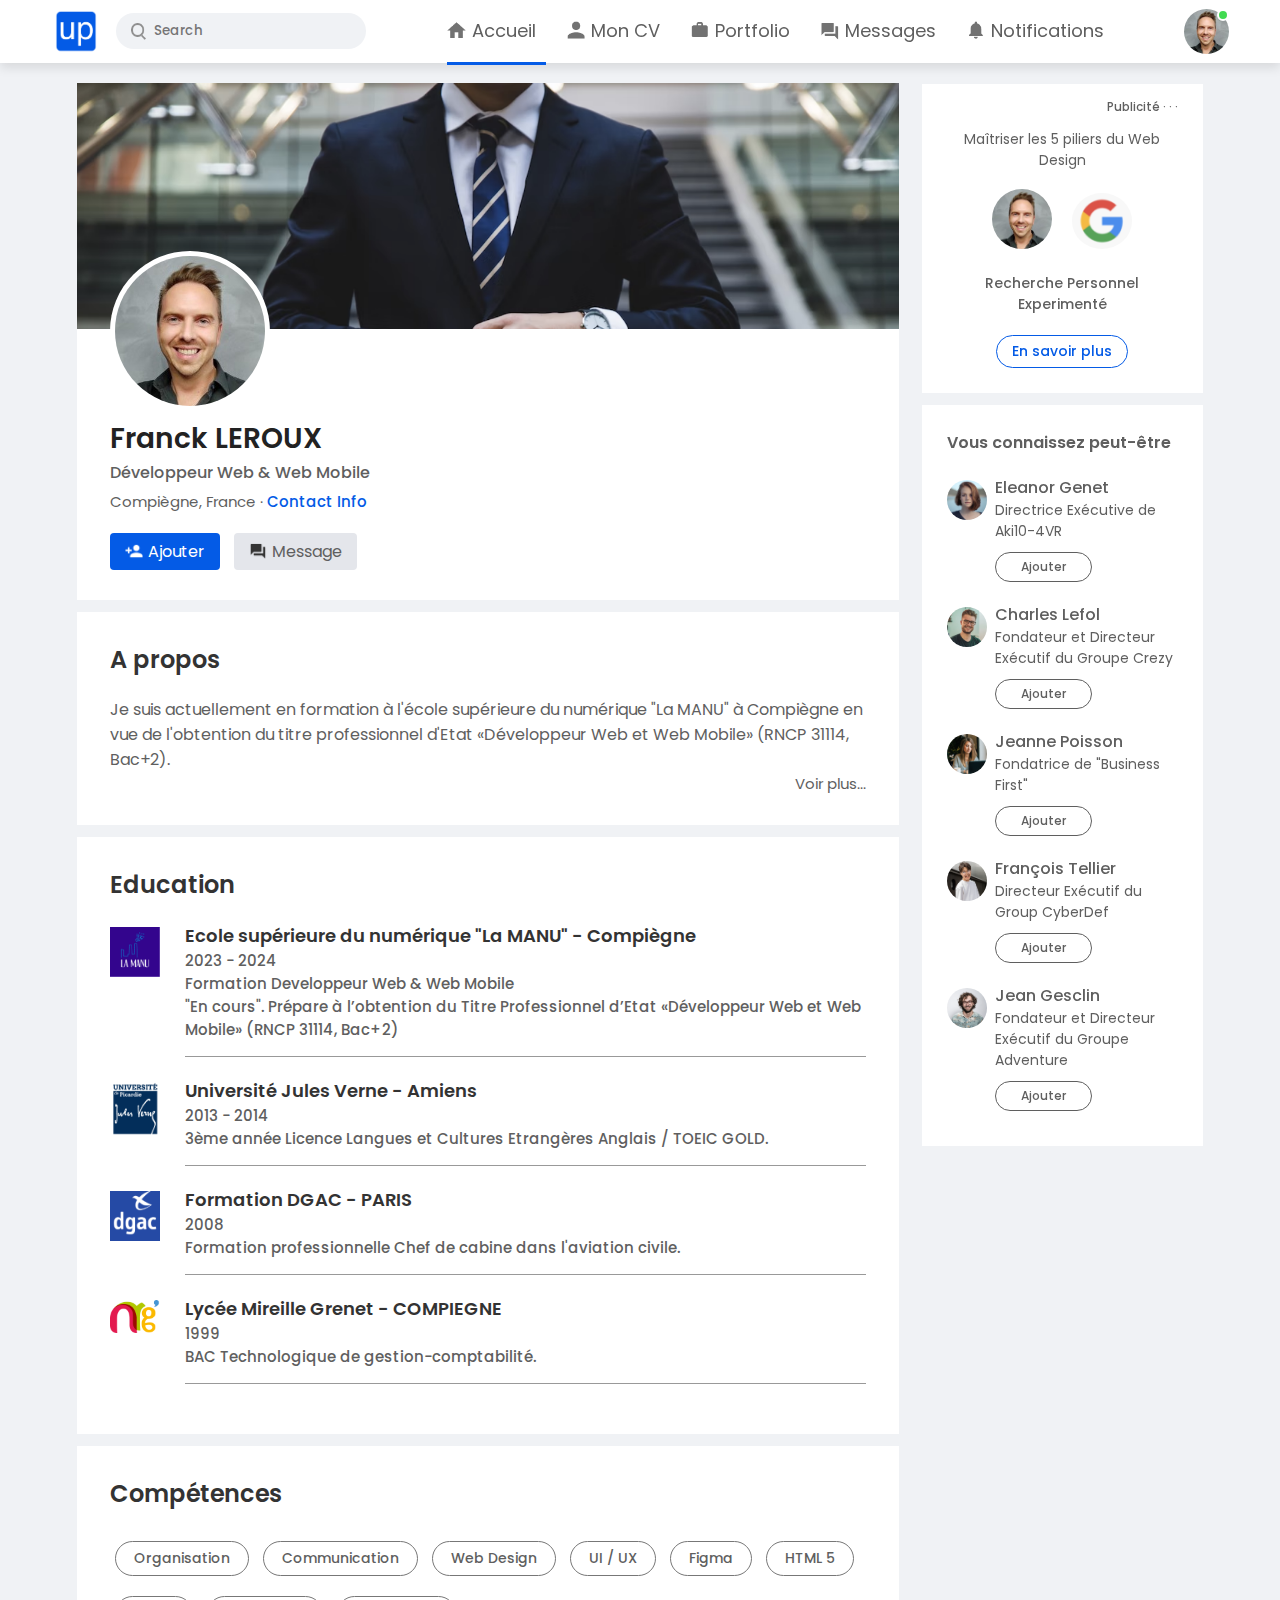
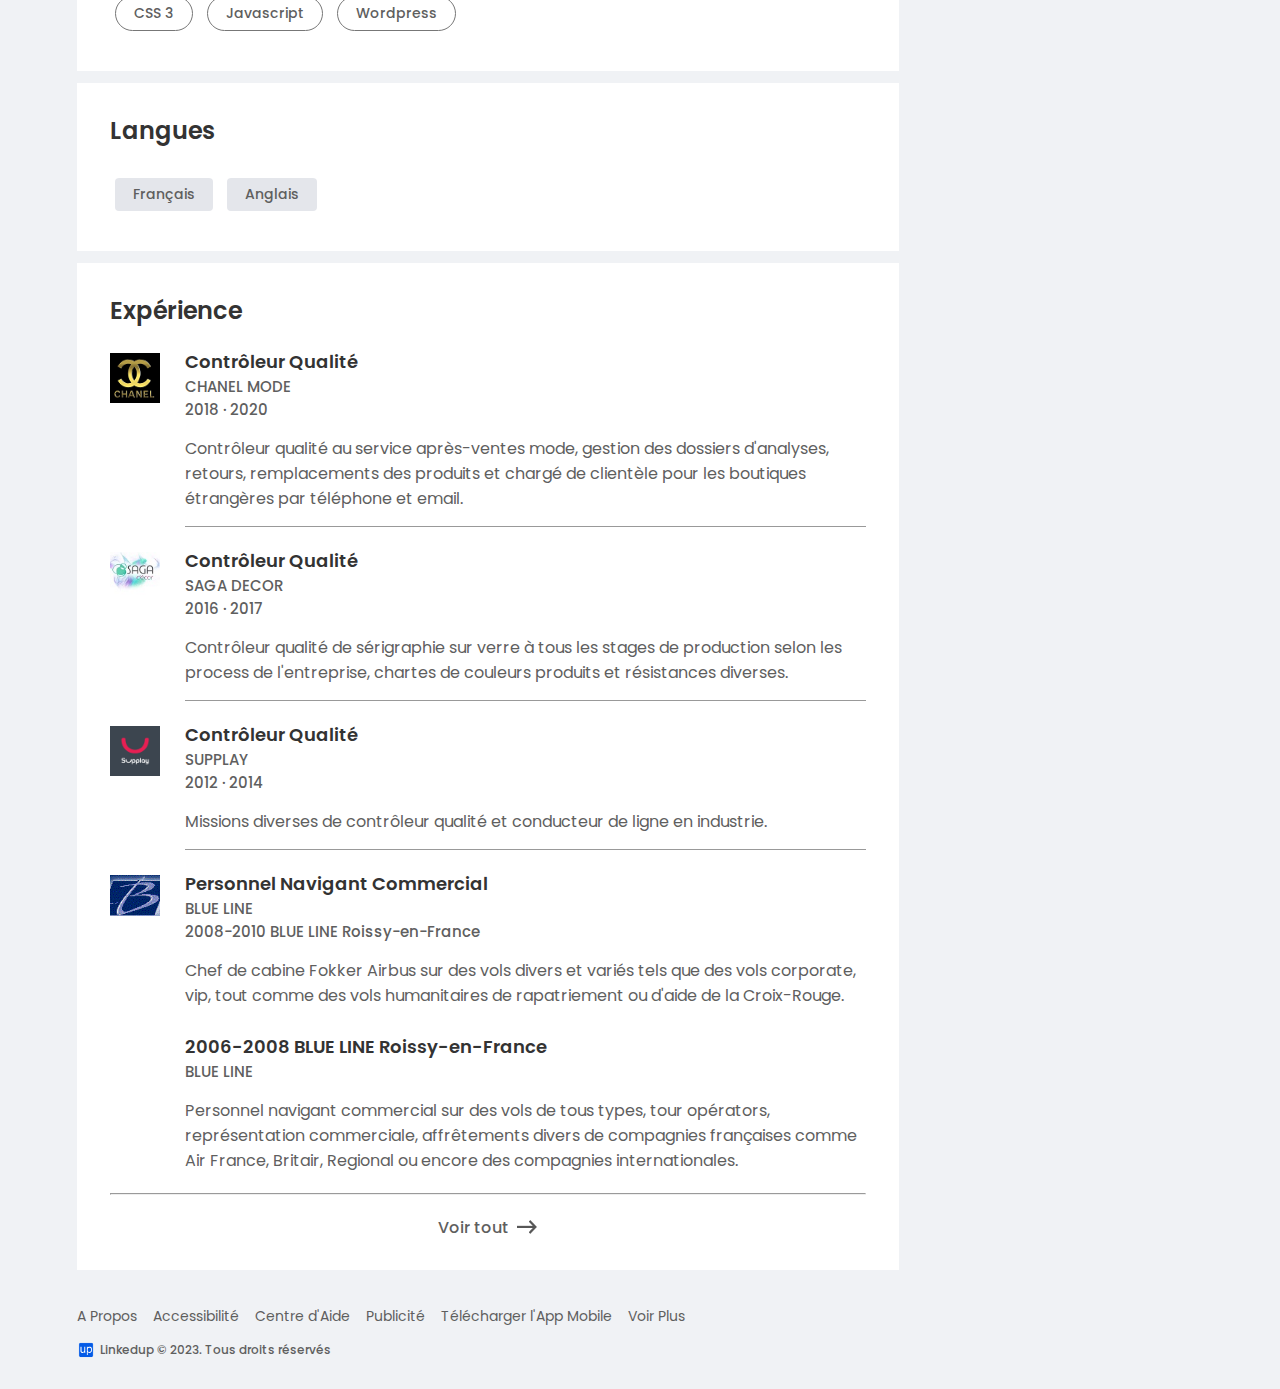
==== commit 50ee9a4e: "new" ====
--- a/profile.html
+++ b/profile.html
@@ -245,7 +245,7 @@
                     <img src="assets/images/user-3.png">
                     <div>
                         <h2>Eleanor Genet</h2>
-                        <p>Directrice de Aquitaine4VR</p>
+                        <p>Directrice Exécutive de Aki10-4VR</p>
                         <a href="javascript:void(0)">Ajouter</a>
                     </div>
                 </div>
--- a/assets/css/style.css
+++ b/assets/css/style.css
@@ -71,7 +71,7 @@
     background-color: #045be6;
     position:absolute;
     left:5px;
-    bottom:-15px;
+    bottom:-20px;
     transition: width 0.4s;
 }
 .navbar-center ul li a:hover::after,
@@ -178,6 +178,7 @@
     padding:5px 25px;
     margin:12px 0;
 }
+
 .sidebar-activity h3{
     color:#777;
     font-size:16px;
@@ -305,7 +306,6 @@
 /* ---------- main-content ---------- */
 .main-content{
     flex-basis:47%;
-    align-self: flex-start;
 }
 .create-post{
     background: #fff;
@@ -498,12 +498,11 @@
 }
 #dark-btn{
     display:flex;
-    position:relative;
-    margin-left:72px;
-  /*  top:45px;
-    right:30px; */
+    position:absolute;
+    top:44px;
+    right:30px; 
     background-color: #666;
-    width:44px;
+    width:45px;
     border-radius: 15px;
     padding: 2px 3px;
     cursor:pointer;
@@ -751,15 +750,113 @@
 .profile-footer .copyright-msg{
     justify-content: flex-start;
 }
-
-/* ---------- MEDIA_QUERY ---------- */
+#showMoreLink{
+    display:none;
+}
+
+/* ---------- MEDIA_QUERY_FOR_SMALL_SCREENS ---------- */
 
 @media only screen and (max-width:768px){
 
     .search-box{
+        background:transparent;
+        width:auto;
+        padding:0;
+    }
+    .search-box input{
         width:0;
+        padding:0;
     }
     .navbar-center ul li a span{
         display:none;
     }
+    .navbar-center ul li a{
+        margin:5px;
+        padding:0;
+    }
+    .navbar-center ul li a::after{
+        left:unset;
+        bottom:-20px;
+    }
+    .nav-profile-img{
+        width:35px;
+    }
+    .container{
+        width:100%;
+        padding:15px 2%;
+        justify-content: center;
+    }
+    .left-sidebar, .right-sidebar{
+        flex-basis:100%;
+        position:relative;
+        top:unset;
+    }
+    .main-content{
+        flex-basis: 100%;
+    }
+    .post-activity-link span{
+        display:none;
+    }
+    .post-activity-link img{
+        margin-right:0;
+    }
+    .create-post-links li{
+        font-size:13px;
+    }
+    .create-post-links li img{
+        width:15px;
+    }
+
+    /* ---------- MEDIA_QUERY_PROFILE_PAGE ---------- */
+
+    .profile-main, .profile-sidebar{
+        flex-basis:100%;
+    }
+    .profile-pic{
+        width:90px;
+        margin-top:-50px;
+        padding:2px;
+    }
+    .sidebar-profile-info img{
+        width:90px;
+        margin-top:-50px;
+        padding:2px;
+    }
+    .online::after{
+        width:6px;
+        height:6px;
+        border:1px solid #fff;
+    }
+    .profile-container{
+        font-size: 14px;
+    }
+    .profile-description{
+        font-size: 14px;
+    }
+    .profile-desc-row{
+        font-size: 14px;
+    }
+    .profile-desc-row img{
+        width:30px;
+    }
+    .skills-btn{
+        font-size: 14px;
+        padding:5px 5px;
+        margin:5px;
+    }
+    .profile-container-inner{
+        padding:1px 25px;
+    }
+    #showMoreLink{
+        display:block;
+        width:fit-content;
+        margin:10px auto;
+        font-size: 14px;
+        cursor:pointer;
+    }
+    .sidebar-activity{
+        display:none;
+    }
+    .sidebar-activity.show-activity{
+        display:block;
 }